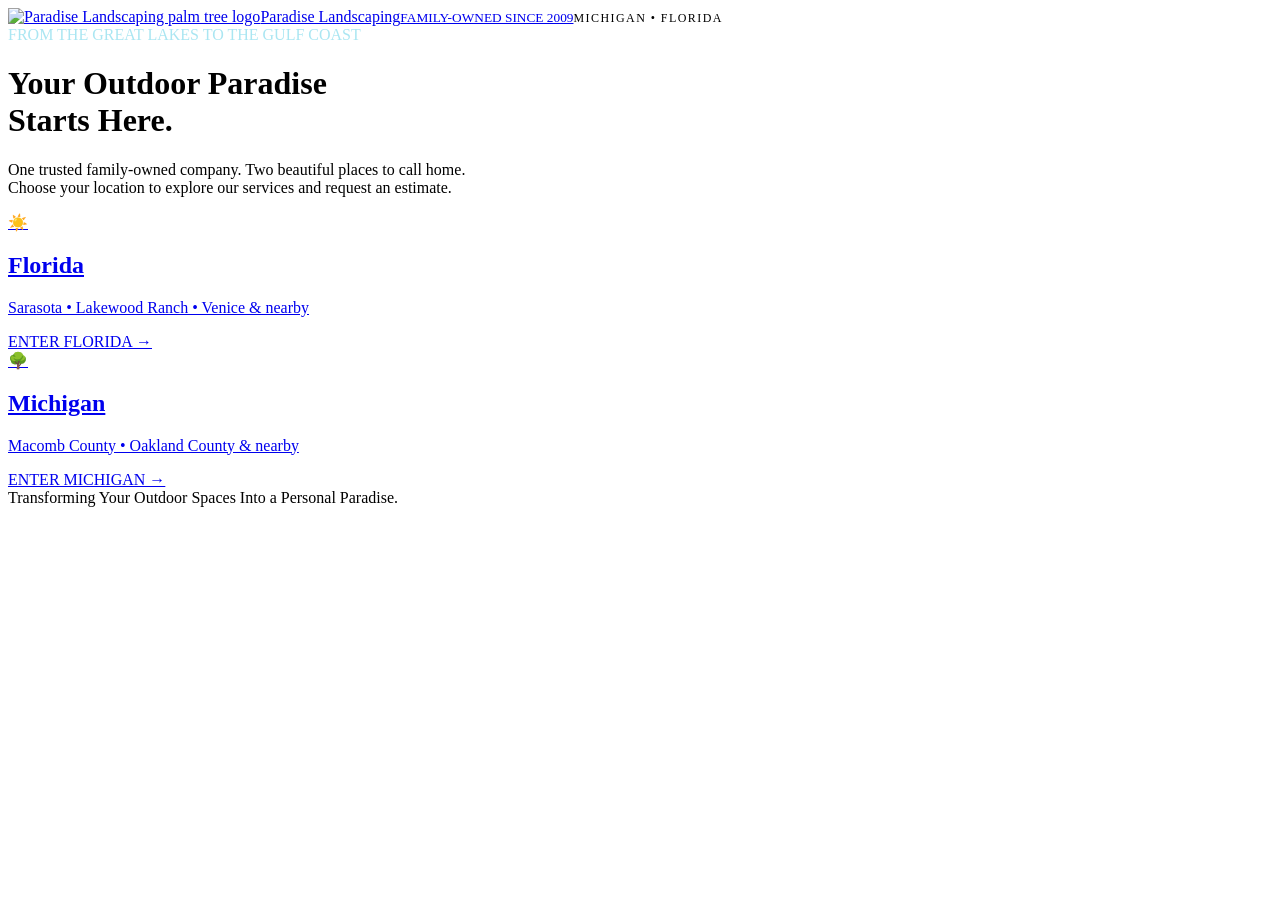
==== index.html @ 2a59c7a0 "Add files via upload" ====
<!DOCTYPE html>

<html lang="en"><head><meta charset="utf-8"/><meta content="width=device-width,initial-scale=1" name="viewport"/><meta content="Paradise Landscaping — family-owned since 2009. Choose our Florida or Michigan location for landscape design, patios, mulch, and outdoor improvements." name="description"/><title>Paradise Landscaping | Choose Your Location</title><link href="assets/palm-logo.svg" rel="icon"/><link href="assets/style.css" rel="stylesheet"/><link href="assets/link-visibility.css" rel="stylesheet"/></head><body data-managed-welcome="yes"><main class="chooser"><div class="wrap chooser-nav"><a class="brand" href="index.html"><img alt="Paradise Landscaping palm tree logo" src="assets/palm-logo.svg"/><span class="brand-text">Paradise Landscaping<small>FAMILY-OWNED SINCE 2009</small></span></a><span style="font-size:12px;letter-spacing:.12em">MICHIGAN • FLORIDA</span></div><div class="wrap chooser-main"><div class="eyebrow" style="color:#aae6f2">FROM THE GREAT LAKES TO THE GULF COAST</div><h1>Your Outdoor Paradise<br/>Starts Here.</h1><p>One trusted family-owned company. Two beautiful places to call home.<br/>Choose your location to explore our services and request an estimate.</p><div class="location-grid"><a class="location-card" href="florida.html"><div aria-hidden="true" class="emoji">☀️</div><h2>Florida</h2><p>Sarasota • Lakewood Ranch • Venice &amp; nearby</p><span class="go">ENTER FLORIDA →</span></a><a class="location-card" href="michigan.html"><div aria-hidden="true" class="emoji">🌳</div><h2>Michigan</h2><p>Macomb County • Oakland County &amp; nearby</p><span class="go">ENTER MICHIGAN →</span></a></div><div class="chooser-bottom">Transforming Your Outdoor Spaces Into a Personal Paradise.</div></div></main></body></html>
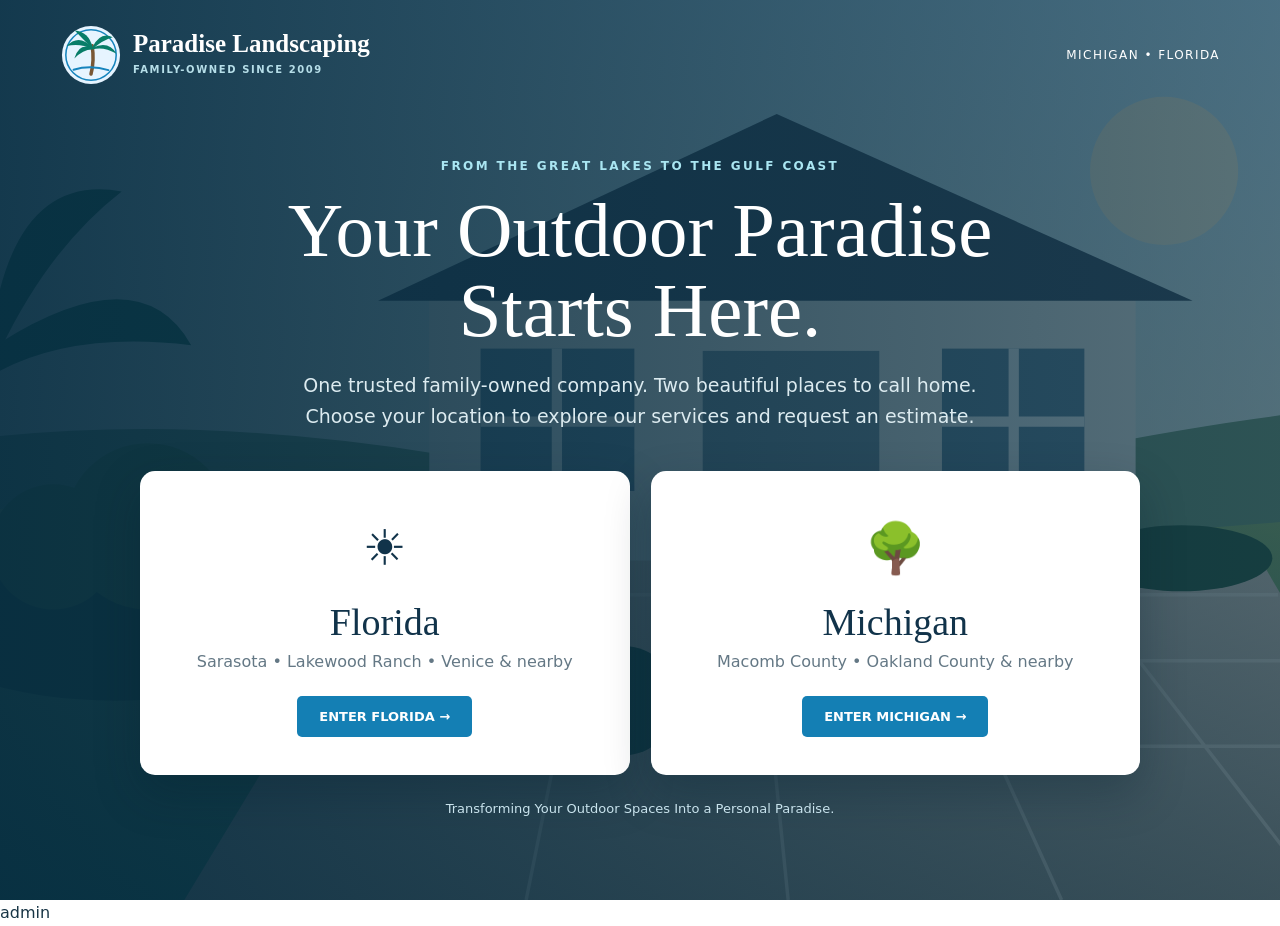
==== commit 8d72e3b5: "Add files via upload" ====
--- a/index.html
+++ b/index.html
@@ -1,3 +1,3 @@
 <!DOCTYPE html>
 
-<html lang="en"><head><meta charset="utf-8"/><meta content="width=device-width,initial-scale=1" name="viewport"/><meta content="Paradise Landscaping — family-owned since 2009. Choose our Florida or Michigan location for landscape design, patios, mulch, and outdoor improvements." name="description"/><title>Paradise Landscaping | Choose Your Location</title><link href="assets/palm-logo.svg" rel="icon"/><link href="assets/style.css" rel="stylesheet"/><link href="assets/link-visibility.css" rel="stylesheet"/></head><body data-managed-welcome="yes"><main class="chooser"><div class="wrap chooser-nav"><a class="brand" href="index.html"><img alt="Paradise Landscaping palm tree logo" src="assets/palm-logo.svg"/><span class="brand-text">Paradise Landscaping<small>FAMILY-OWNED SINCE 2009</small></span></a><span style="font-size:12px;letter-spacing:.12em">MICHIGAN • FLORIDA</span></div><div class="wrap chooser-main"><div class="eyebrow" style="color:#aae6f2">FROM THE GREAT LAKES TO THE GULF COAST</div><h1>Your Outdoor Paradise<br/>Starts Here.</h1><p>One trusted family-owned company. Two beautiful places to call home.<br/>Choose your location to explore our services and request an estimate.</p><div class="location-grid"><a class="location-card" href="florida.html"><div aria-hidden="true" class="emoji">☀️</div><h2>Florida</h2><p>Sarasota • Lakewood Ranch • Venice &amp; nearby</p><span class="go">ENTER FLORIDA →</span></a><a class="location-card" href="michigan.html"><div aria-hidden="true" class="emoji">🌳</div><h2>Michigan</h2><p>Macomb County • Oakland County &amp; nearby</p><span class="go">ENTER MICHIGAN →</span></a></div><div class="chooser-bottom">Transforming Your Outdoor Spaces Into a Personal Paradise.</div></div></main></body></html>
+<html lang="en"><head><meta charset="utf-8"/><meta content="width=device-width,initial-scale=1" name="viewport"/><meta content="Paradise Landscaping — family-owned since 2009. Choose our Florida or Michigan location for landscape design, patios, mulch, and outdoor improvements." name="description"/><title>Paradise Landscaping | Choose Your Location</title><link href="assets/palm-logo.svg" rel="icon"/><link href="assets/style.css" rel="stylesheet"/><link href="assets/link-visibility.css" rel="stylesheet"/><link href="assets/admin-link.css" rel="stylesheet"/></head><body data-managed-welcome="yes"><main class="chooser"><div class="wrap chooser-nav"><a class="brand" href="index.html"><img alt="Paradise Landscaping palm tree logo" src="assets/palm-logo.svg"/><span class="brand-text">Paradise Landscaping<small>FAMILY-OWNED SINCE 2009</small></span></a><span style="font-size:12px;letter-spacing:.12em">MICHIGAN • FLORIDA</span></div><div class="wrap chooser-main"><div class="eyebrow" style="color:#aae6f2">FROM THE GREAT LAKES TO THE GULF COAST</div><h1>Your Outdoor Paradise<br/>Starts Here.</h1><p>One trusted family-owned company. Two beautiful places to call home.<br/>Choose your location to explore our services and request an estimate.</p><div class="location-grid"><a class="location-card" href="florida.html"><div aria-hidden="true" class="emoji">☀️</div><h2>Florida</h2><p>Sarasota • Lakewood Ranch • Venice &amp; nearby</p><span class="go">ENTER FLORIDA →</span></a><a class="location-card" href="michigan.html"><div aria-hidden="true" class="emoji">🌳</div><h2>Michigan</h2><p>Macomb County • Oakland County &amp; nearby</p><span class="go">ENTER MICHIGAN →</span></a></div><div class="chooser-bottom">Transforming Your Outdoor Spaces Into a Personal Paradise.</div></div></main><a aria-label="Open Paradise Landscaping site administration" class="pl-admin-link" href="admin.html">admin</a></body></html>
--- a/assets/style.css
+++ b/assets/style.css
@@ -0,0 +1,82 @@
+:root{--navy:#11334a;--deep:#082536;--blue:#147fb4;--teal:#167e76;--cream:#f7f8f4;--ink:#183545;--line:#dce6e9}*{box-sizing:border-box}html{scroll-behavior:smooth}body{margin:0;font:16px/1.65 system-ui,-apple-system,"Segoe UI",sans-serif;color:var(--ink);background:#fff}a{color:inherit;text-decoration:none}button,input,select,textarea{font:inherit}button,a{touch-action:manipulation}.wrap{width:min(1160px,calc(100% - 44px));margin:auto}.topbar{background:var(--deep);color:#d8ecf1;padding:7px 0;font-size:12px;letter-spacing:.09em}.topbar .wrap{display:flex;justify-content:space-between;gap:20px}.site-header{background:#fff;position:sticky;top:0;z-index:10;box-shadow:0 4px 24px #052c4213}.nav{display:flex;align-items:center;justify-content:space-between;min-height:88px;gap:20px}.brand{display:flex;align-items:center;gap:11px;min-width:0}.brand img{width:62px;height:62px}.brand-text{font-family:Georgia,serif;font-size:25px;font-weight:bold;color:#114364;line-height:1}.brand-text small{display:block;font:700 10px/1.8 system-ui;letter-spacing:.16em;color:#5298b3;margin-top:5px}.nav-links{display:flex;align-items:center;gap:26px;font-size:14px;font-weight:650}.nav-links a:hover{color:var(--blue)}.btn{display:inline-flex;align-items:center;justify-content:center;padding:14px 24px;border-radius:6px;font-size:14px;font-weight:760;letter-spacing:.015em;transition:transform .2s,background .2s;border:2px solid transparent;cursor:pointer}.btn:hover{transform:translateY(-2px)}.btn-blue{background:#147fb4;color:white}.btn-blue:hover{background:#075e88}.btn-outline{border-color:#fff;color:white;background:#ffffff16}.btn-light{background:white;color:var(--navy)}.eyebrow{font-size:12px;font-weight:800;letter-spacing:.2em;text-transform:uppercase;color:#2689b2}.hero{background:linear-gradient(90deg,#062837ec 0%,#062837b9 41%,#06283732 100%),url('landscape.svg') center/cover;min-height:610px;display:flex;align-items:center;color:white}.hero .wrap{padding:76px 0}.hero h1{font:normal clamp(42px,6vw,76px)/1.08 Georgia,serif;letter-spacing:-.03em;max-width:790px;margin:18px 0 20px}.hero p{max-width:580px;color:#ebf3f6;font-size:18px}.hero .eyebrow{color:#a4e5ef}.hero-actions{display:flex;flex-wrap:wrap;gap:12px;margin-top:29px}.features{background:#fff;box-shadow:0 12px 30px #09253312;position:relative}.feature-grid{display:grid;grid-template-columns:repeat(3,1fr);gap:0}.feature{padding:27px;text-align:center;border-right:1px solid var(--line)}.feature:last-child{border:0}.feature strong{display:block;color:var(--navy)}.feature span{font-size:13px;color:#667b88}.section{padding:90px 0}.section.alt{background:var(--cream)}.section-heading{text-align:center;max-width:680px;margin:0 auto 38px}.section h2,.cta h2{font:normal clamp(34px,4vw,49px)/1.18 Georgia,serif;color:var(--navy);margin:12px 0}.section-heading p{color:#58707b}.grid-3{display:grid;grid-template-columns:repeat(3,1fr);gap:21px}.service-card{background:white;border:1px solid #e7ece9;border-radius:12px;padding:28px;box-shadow:0 8px 25px #09253309}.service-card .symbol{font-size:32px;display:block;margin-bottom:15px}.service-card h3{margin:0 0 8px;color:var(--navy);font-size:20px}.service-card p{margin:0;color:#627984;font-size:14px}.split{display:grid;grid-template-columns:1fr 1fr;gap:62px;align-items:center}.image-panel{background:linear-gradient(0deg,#032a3d58,#032a3d10),url('landscape.svg') center/cover;border-radius:14px;min-height:420px;box-shadow:0 25px 50px #0a293026}.checklist{padding:0;list-style:none}.checklist li{padding:8px 0}.checklist li:before{content:'✓';font-weight:900;color:var(--teal);margin-right:11px}.cta{background:linear-gradient(120deg,#082f45,#0f6d8e);color:white;padding:65px 0;text-align:center}.cta h2{color:white}.cta p{color:#d8eaf0}.contact{display:grid;grid-template-columns:1fr 1fr;gap:50px}.contact p{color:#5f7480}.contact-info{padding:20px 0}.contact-info strong{display:block;font-size:24px;color:var(--navy)}.contact-form{background:#f7f9f9;border:1px solid var(--line);border-radius:12px;padding:27px}.contact-form label{display:block;font-size:13px;font-weight:800;margin:0 0 6px}.contact-form input,.contact-form select,.contact-form textarea{width:100%;padding:12px;border:1px solid #cbd9de;background:#fff;border-radius:6px;margin-bottom:15px;color:#183545}.contact-form textarea{min-height:112px;resize:vertical}.contact-form button{width:100%}.fine{font-size:12px;color:#71838b}.footer{background:#062737;color:#d9e5eb;padding:43px 0 20px}.footer-grid{display:flex;justify-content:space-between;gap:24px;flex-wrap:wrap}.footer a:hover{color:#81d1f0}.footer small{color:#a4bac4}.footer-bottom{border-top:1px solid #426071;margin-top:25px;padding-top:17px;font-size:12px}.chooser{min-height:100vh;background:linear-gradient(90deg,#052b40ec,#052b40a5),url('landscape.svg') center/cover;display:flex;flex-direction:column;color:white}.chooser-nav{display:flex;align-items:center;justify-content:space-between;padding:24px 0}.chooser .brand-text{color:white}.chooser .brand-text small{color:#b6dee8}.chooser-main{text-align:center;margin:auto;max-width:1000px;padding:46px 0 80px}.chooser-main h1{font:normal clamp(45px,6vw,77px)/1.04 Georgia,serif;margin:14px 0}.chooser-main>p{font-size:19px;color:#dcebf0;margin-bottom:39px}.location-grid{display:grid;grid-template-columns:repeat(2,1fr);gap:21px}.location-card{background:#fff;color:var(--navy);border-radius:15px;padding:38px 28px;display:block;box-shadow:0 18px 45px #041b2b48;transition:transform .2s,box-shadow .2s}.location-card:hover{transform:translateY(-6px);box-shadow:0 25px 60px #041b2b88}.location-card .emoji{font-size:49px}.location-card h2{font:normal 38px Georgia,serif;margin:10px 0 5px}.location-card p{color:#647885;margin:0 0 20px}.location-card .go{display:inline-block;background:#147fb4;color:white;border-radius:5px;padding:10px 22px;font-weight:800;font-size:13px}.chooser-bottom{margin-top:23px;color:#c9e3ed;font-size:13px}.mobile-link{display:none}@media(max-width:800px){.nav-links{gap:11px}.nav-links a:not(.btn){display:none}.mobile-link{display:block!important}.grid-3{grid-template-columns:repeat(2,1fr)}.split,.contact{grid-template-columns:1fr;gap:26px}.section{padding:63px 0}.hero{min-height:570px}.hero h1{font-size:51px}}@media(max-width:570px){.wrap{width:min(100% - 28px,1160px)}.brand img{width:47px;height:47px}.brand-text{font-size:19px}.brand-text small{font-size:8px}.nav{min-height:72px}.nav-links .btn{padding:10px 12px;font-size:11px}.topbar .wrap{font-size:10px}.hero h1{font-size:43px}.hero p{font-size:16px}.hero{min-height:560px;background-position:60% center}.feature-grid{grid-template-columns:1fr}.feature{border-right:0;border-bottom:1px solid var(--line);padding:17px}.feature:last-child{border:0}.grid-3,.location-grid{grid-template-columns:1fr}.chooser-nav{padding:17px 0}.chooser-main{padding:30px 0 55px}.chooser-main h1{font-size:46px}.location-card{padding:24px}.location-card .emoji{font-size:34px}.location-card h2{font-size:29px}.section h2{font-size:34px}.footer-grid{display:block}}
+
+/* Regional refresh: same page layout, distinct state character */
+.topbar a{color:#f4fbff;font-weight:700}.nav-links{gap:16px}.nav-links a{white-space:nowrap}.florida{--navy:#064f57;--deep:#053842;--blue:#008f9d;--teal:#1f9184;--cream:#f3faf5}.florida .brand-text{color:#096c73}.florida .brand-text small{color:#20a3a3}.florida .btn-blue{background:#008f9d}.florida .btn-blue:hover{background:#006b78}.hero-florida{background:linear-gradient(90deg,#053943ed 0%,#053943b4 48%,#05394323 100%),url('florida-landscape.svg') center /cover}.hero-michigan{background:linear-gradient(90deg,#092d3bed 0%,#092d3bb3 48%,#092d3b28 100%),url('landscape.svg') center /cover}.about-expanded{background:#fff}.about-columns{display:grid;grid-template-columns:repeat(3,1fr);gap:28px}.about-columns article{padding:27px 23px;border-top:4px solid var(--blue);background:#f8fbfa;border-radius:0 0 12px 12px}.about-columns h3{font:normal 24px/1.25 Georgia,serif;color:var(--navy)}.about-columns p{color:#526a72}.about-number{font-size:12px;font-weight:800;letter-spacing:.2em;color:var(--blue)}.gallery-grid{display:grid;grid-template-columns:1.25fr 1fr 1fr;gap:19px}.gallery-card{min-height:300px;border-radius:12px;position:relative;overflow:hidden;background-position:center;background-size:cover;box-shadow:0 12px 30px #1639431c}.gallery-card:after{content:'';position:absolute;inset:40% 0 0;background:linear-gradient(transparent,#001d30cd)}.gallery-card span{position:absolute;bottom:24px;left:23px;color:#fff;z-index:1;font-size:20px;font-weight:700;text-shadow:0 2px 8px #0008}.gallery-card.garden{background-image:url('florida-landscape.svg')}.michigan .gallery-card.garden{background-image:url('landscape.svg')}.gallery-card.pavers{background-image:linear-gradient(35deg,#bd9d78a0,#f5e9d800),url('landscape.svg')}.gallery-card.lights{background-image:linear-gradient(90deg,#071d3aa3,#03304b33),url('holiday-lights.svg')}.blog-grid{display:grid;grid-template-columns:repeat(3,1fr);gap:21px}.blog-card{background:white;padding:30px;border:1px solid #e3e9e8;border-radius:12px}.blog-card h3{font:normal 25px/1.2 Georgia,serif;color:var(--navy)}.blog-card p{color:#5a7178}.blog-card a{color:var(--blue);font-weight:800}.blog-kicker{font-size:11px;letter-spacing:.15em;font-weight:800;color:var(--blue)}.florida .image-panel{background-image:linear-gradient(0deg,#06495544,#06495511),url('florida-landscape.svg')}.florida .cta{background:linear-gradient(115deg,#03424d,#06919a)}@media(max-width:1100px){.nav-links{gap:10px;font-size:12px}}@media(max-width:860px){.about-columns,.blog-grid{grid-template-columns:1fr 1fr}.gallery-grid{grid-template-columns:1fr 1fr}.gallery-card:first-child{grid-column:span 2}.nav-links a:not(.btn){display:none}}@media(max-width:570px){.about-columns,.blog-grid,.gallery-grid{grid-template-columns:1fr}.gallery-card:first-child{grid-column:span 1}.gallery-card{min-height:230px}}
+
+/* Florida-only seasonal feature */
+.florida .christmas-spotlight{padding:92px 0;background:radial-gradient(circle at 95% 2%,#eff8f0 0%,transparent 42%),linear-gradient(115deg,#fffaf2,#f0faf7)}
+.florida .christmas-layout{display:grid;grid-template-columns:minmax(0,1fr) minmax(0,1.06fr);align-items:center;gap:clamp(28px,5vw,75px)}
+.florida .christmas-photo{position:relative;min-height:490px;border-radius:22px;background:linear-gradient(0deg,#06253f30,#06253f05),url('holiday-lights.svg') center/cover;box-shadow:0 25px 65px #0d3a3b2d;overflow:hidden}
+.florida .christmas-photo-label{position:absolute;left:22px;bottom:22px;background:#ffffffea;color:#0b4850;padding:12px 18px;border-radius:50px;font-weight:800;font-size:13px}
+.florida .christmas-copy h2{font:normal clamp(35px,4.1vw,58px)/1.12 Georgia,serif;color:#073d42;margin:12px 0 19px}
+.florida .christmas-copy p{line-height:1.75;color:#4b6567}.florida .christmas-copy .christmas-lede{font-size:20px;color:#176a6c;font-weight:650;line-height:1.5}
+.florida .christmas-points{display:grid;grid-template-columns:1fr 1fr;gap:12px 20px;margin:25px 0 28px;color:#124d50;font-weight:700;font-size:14px}
+.florida .christmas-actions{display:flex;align-items:center;gap:18px;flex-wrap:wrap}.florida .christmas-call{color:#0c6970;font-weight:800}.florida .christmas-copy .christmas-note{font-size:12px;margin-top:18px;color:#677b7d}
+@media(max-width:860px){.florida .christmas-layout{grid-template-columns:1fr}.florida .christmas-photo{min-height:340px}}
+@media(max-width:570px){.florida .christmas-spotlight{padding:52px 0}.florida .christmas-points{grid-template-columns:1fr}.florida .christmas-photo{min-height:260px}.florida .christmas-copy h2{font-size:37px}}
+
+/* Florida-only holiday estimate calculator */
+.florida .lights-calculator{background:linear-gradient(125deg,#e6f6ef 0%,#f8fcf9 45%,#e6f3f6 100%)}
+.florida .calc-layout{display:grid;grid-template-columns:1.2fr .8fr;gap:30px;max-width:1050px;margin:auto;align-items:start}
+.florida .calc-inputs,.florida .calc-results{background:white;border:1px solid #d6e9df;border-radius:20px;padding:clamp(22px,3vw,36px);box-shadow:0 12px 34px #083c3b14}
+.florida .calc-inputs h3{color:#154f4b;margin:0 0 22px;font:normal 29px Georgia,serif}
+.florida .calc-field{display:flex;flex-direction:column;gap:7px;margin-bottom:19px}.florida .calc-field label,.florida .calc-rates label{font-weight:750;color:#194d4e}
+.florida .calc-field input,.florida .calc-field select,.florida .calc-rates input{width:100%;background:#fbfefa;border:1px solid #b8d0c7;border-radius:9px;padding:12px;font:inherit;color:#204a4e}
+.florida .calc-field small,.florida .calc-small{font-size:12px;color:#617674}.florida .calc-check{display:flex;align-items:center;gap:10px;color:#194d4e;font-weight:700}.florida .calc-check input{width:19px;height:19px;accent-color:#167f79}
+.florida .calc-rates{margin-top:22px;border-top:1px solid #e3e9e7;padding-top:15px}.florida .calc-rates summary{cursor:pointer;font-weight:750;color:#176b6c}.florida .calc-rates p{font-size:13px}.florida .calc-rates-grid{display:grid;grid-template-columns:1fr 1fr;gap:15px}.florida .calc-rates-grid label{font-size:12px;display:grid;gap:5px}
+.florida .calc-results{background:#073d42;color:white;position:sticky;top:22px}.florida .calc-results .eyebrow{color:#9de1bf}.florida .calc-total-label{margin-top:22px;color:#d1eae7}.florida .calc-total{font-size:clamp(45px,6vw,64px);font-weight:850;letter-spacing:-2px;margin:0 0 20px}.florida .calc-line{display:flex;justify-content:space-between;gap:15px;border-top:1px solid #ffffff30;padding:15px 0}.florida .calc-warning{font-size:13px;line-height:1.6;color:#e4f1ee}.florida .calc-results .btn{display:block;text-align:center;margin:22px 0 14px}.florida .calc-results .calc-small{color:#bbd7d3;text-align:center}.florida .calc-results a:not(.btn){color:#ffffff}
+@media(max-width:760px){.florida .calc-layout{grid-template-columns:1fr}.florida .calc-results{position:static}.florida .calc-rates-grid{grid-template-columns:1fr 1fr}}
+
+/* Simple, four-question holiday quote form */
+.florida .holiday-quote-form{max-width:680px;margin:0 auto;padding:clamp(22px,4vw,42px);border-radius:22px;background:white;border:1px solid #cfe7dd;box-shadow:0 16px 44px #073d4218}
+.florida .holiday-quote-form .calc-field{margin:0 0 24px}
+.florida .holiday-choice{border:0;padding:0;margin:0 0 24px;display:flex;gap:12px 25px;flex-wrap:wrap}
+.florida .holiday-choice legend{font-weight:800;color:#194d4e;margin-bottom:10px}
+.florida .holiday-choice label{display:flex;align-items:center;gap:9px;cursor:pointer;padding:11px 13px;border:1px solid #cddfd8;border-radius:10px;background:#f9fcfa;color:#194d4e}
+.florida .holiday-choice input{accent-color:#008f9d;width:17px;height:17px}
+.florida .holiday-calculate{width:100%;font:inherit;font-weight:800;cursor:pointer;border:0}
+.florida .holiday-result{margin-top:24px;padding:25px 18px;text-align:center;background:#073d42;color:white;border-radius:15px}
+.florida .holiday-result[hidden]{display:none}
+.florida .holiday-result span{display:block;color:#d5e9e6;font-size:14px}
+.florida .holiday-result strong{display:block;font-size:clamp(38px,6vw,60px);margin:6px 0}
+.florida .holiday-result p{font-size:13px;line-height:1.5;color:#d5e9e6}
+.florida .holiday-result .btn-outline{border:1px solid #fff;color:white;display:inline-block;margin-top:9px}
+/* User-managed project galleries and external links */
+.managed-links-section{padding:35px 0;background:#f5faf8}.managed-links-grid{display:flex;gap:12px;flex-wrap:wrap}.managed-link{display:inline-block;padding:12px 20px;border-radius:10px;background:#e6f2f0;color:#125d6b;text-decoration:none;font-weight:700}.managed-link:hover{background:#cbe9e4}.gallery-grid .gallery-card{min-height:200px}
+
+/* Refined hover outlines — Florida teal / Michigan blue via --blue. */
+.service-card,.about-columns article,.blog-card,.gallery-card,.location-card,.managed-link,.holiday-choice label,.rating-summary,.nav-links a,.btn{
+  transition: border-color .22s ease, box-shadow .22s ease, transform .22s ease, background-color .22s ease, color .22s ease;
+}
+.service-card,.blog-card,.about-columns article,.gallery-card{outline:2px solid transparent;outline-offset:3px}
+.service-card:hover,.blog-card:hover,.about-columns article:hover,.gallery-card:hover{
+  outline-color:var(--blue);box-shadow:0 16px 36px #092b3a20;transform:translateY(-3px)
+}
+.location-card:hover,.location-card:focus-visible{outline:3px solid #90e9ee;outline-offset:4px}
+.nav-links a:not(.btn){border-radius:5px;padding:6px 3px;outline:2px solid transparent;outline-offset:2px}
+.nav-links a:not(.btn):hover,.nav-links a:not(.btn):focus-visible{outline-color:var(--blue)}
+.btn:hover,.managed-link:hover,.rating-summary:hover,.holiday-choice label:hover{outline:2px solid var(--blue);outline-offset:3px}
+.holiday-choice label:has(input:checked){border-color:var(--blue);box-shadow:0 0 0 2px #008f9d44}
+input:focus-visible,select:focus-visible,textarea:focus-visible,a:focus-visible,button:focus-visible{
+  outline:3px solid var(--blue);outline-offset:3px
+}
+@media (prefers-reduced-motion:reduce){
+  .service-card,.about-columns article,.blog-card,.gallery-card,.location-card,.managed-link,.holiday-choice label,.rating-summary,.nav-links a,.btn{transition:none}
+  .service-card:hover,.blog-card:hover,.about-columns article:hover,.gallery-card:hover{transform:none}
+}
+
+/* Optional, completely hidden when no active promotion exists */
+.sales-live:not([hidden]){padding:54px 18px;background:linear-gradient(120deg,#eff8f3,#e4f4f8);text-align:center;border-top:1px solid #d7e6e6;border-bottom:1px solid #d7e6e6}.sales-live[hidden]{display:none!important}.sales-live h2{font-size:clamp(1.7rem,3vw,2.6rem);margin:12px auto;max-width:750px;color:#13374b}.sales-live p{max-width:690px;margin:12px auto 22px;line-height:1.7;white-space:pre-wrap}.michigan .sales-live:not([hidden]){background:linear-gradient(120deg,#f0f5f9,#e0edfa)}
+
+/* Estimate form veteran option & discount terms */
+.estimate-discount-info{margin:14px 0 18px;padding:18px 20px;background:#f4f8fa;border:1px solid #dce7ed;border-radius:12px;}
+.estimate-discount-info .veteran-option{display:flex;align-items:center;gap:10px;margin:0 0 10px;font-size:1rem;font-weight:650;color:#13384b;cursor:pointer;}
+.estimate-discount-info .veteran-option input{width:19px;height:19px;flex:none;margin:0;accent-color:#147fb4;}
+.estimate-discount-info .discount-disclaimer{font-size:.87rem;line-height:1.6;color:#4f6470;margin:0;}
+.florida .estimate-discount-info .veteran-option input{accent-color:#168c83;}
+
+/* Florida holiday feature mirrors the third featured gallery tile by default. */
+.florida .christmas-photo{background-image:linear-gradient(90deg,#071d3aa3,#03304b33),url('holiday-lights.svg')}
+
+/* Public static launch: hide controls that need connected backend */
+.managed-links-section:has(.managed-links-grid:empty){display:none}
--- a/assets/link-visibility.css
+++ b/assets/link-visibility.css
@@ -0,0 +1,23 @@
+/* Circular outlined social links, based on the requested Facebook reference */
+.managed-links-section{background:linear-gradient(135deg,#eef7f7,#fff);padding:56px 0}
+.managed-links-grid{display:flex;flex-wrap:wrap;justify-content:center;gap:24px;margin-top:24px}
+.managed-link{width:126px;display:flex;flex-direction:column;align-items:center;gap:12px;padding:12px 6px;background:transparent!important;border:0!important;border-radius:18px;text-align:center;text-decoration:none!important;color:#153c52!important;box-shadow:none!important;transition:transform .2s ease}
+.managed-link-icon{width:96px;height:96px;box-sizing:border-box;display:flex;align-items:center;justify-content:center;border:5px solid #4f79bf;border-radius:50%!important;overflow:hidden;transition:transform .2s ease,box-shadow .2s ease;background:#fff}
+.managed-link-icon svg{width:49px;height:49px}
+.managed-link-label{font:700 14px/1.3 Arial,sans-serif;overflow-wrap:anywhere}
+.managed-link:hover,.managed-link:focus-visible{transform:translateY(-4px);outline:none}
+.managed-link:hover .managed-link-icon,.managed-link:focus-visible .managed-link-icon{transform:scale(1.07);box-shadow:0 6px 20px #173b5238}
+.managed-link:focus-visible .managed-link-icon{outline:3px solid #e8aa38;outline-offset:4px}
+.generic-link-icon{background:#fff!important;color:#17637b}
+@media(max-width:540px){.managed-links-grid{gap:10px}.managed-link{width:calc(33.333% - 10px);padding:8px 2px}.managed-link-icon{width:78px;height:78px;border-width:4px}.managed-link-icon svg{width:42px;height:42px}}
+
+/* One consistent circular-icon treatment for all managed links and Google review links. */
+.circular-link { display:inline-flex!important; flex-direction:column;align-items:center;justify-content:flex-start;gap:10px;width:126px;min-height:122px;padding:10px 4px!important;border:0!important;background:transparent!important;color:#153c52!important;text-decoration:none!important;box-shadow:none!important;text-align:center;vertical-align:top;transition:transform .2s ease; }
+.circular-link-icon{height:96px;width:96px;border:5px solid #4285f4;border-radius:50%;background:white;display:flex;align-items:center;justify-content:center;box-sizing:border-box;transition:transform .2s ease,box-shadow .2s ease}
+.circular-link-icon svg{width:49px;height:49px}
+.circular-link-label{font:700 13px/1.3 Arial,sans-serif;color:#153c52}
+.circular-link:hover,.circular-link:focus-visible{transform:translateY(-4px);outline:none}
+.circular-link:hover .circular-link-icon,.circular-link:focus-visible .circular-link-icon{transform:scale(1.07);box-shadow:0 6px 20px #173b5238}
+.circular-link:focus-visible .circular-link-icon{outline:3px solid #e8aa38;outline-offset:4px}
+.review-link-tile-row{display:flex;flex-wrap:wrap;align-items:center;gap:12px;margin-top:10px}
+@media(max-width:540px){.circular-link{width:100px}.circular-link-icon{width:78px;height:78px;border-width:4px}}
